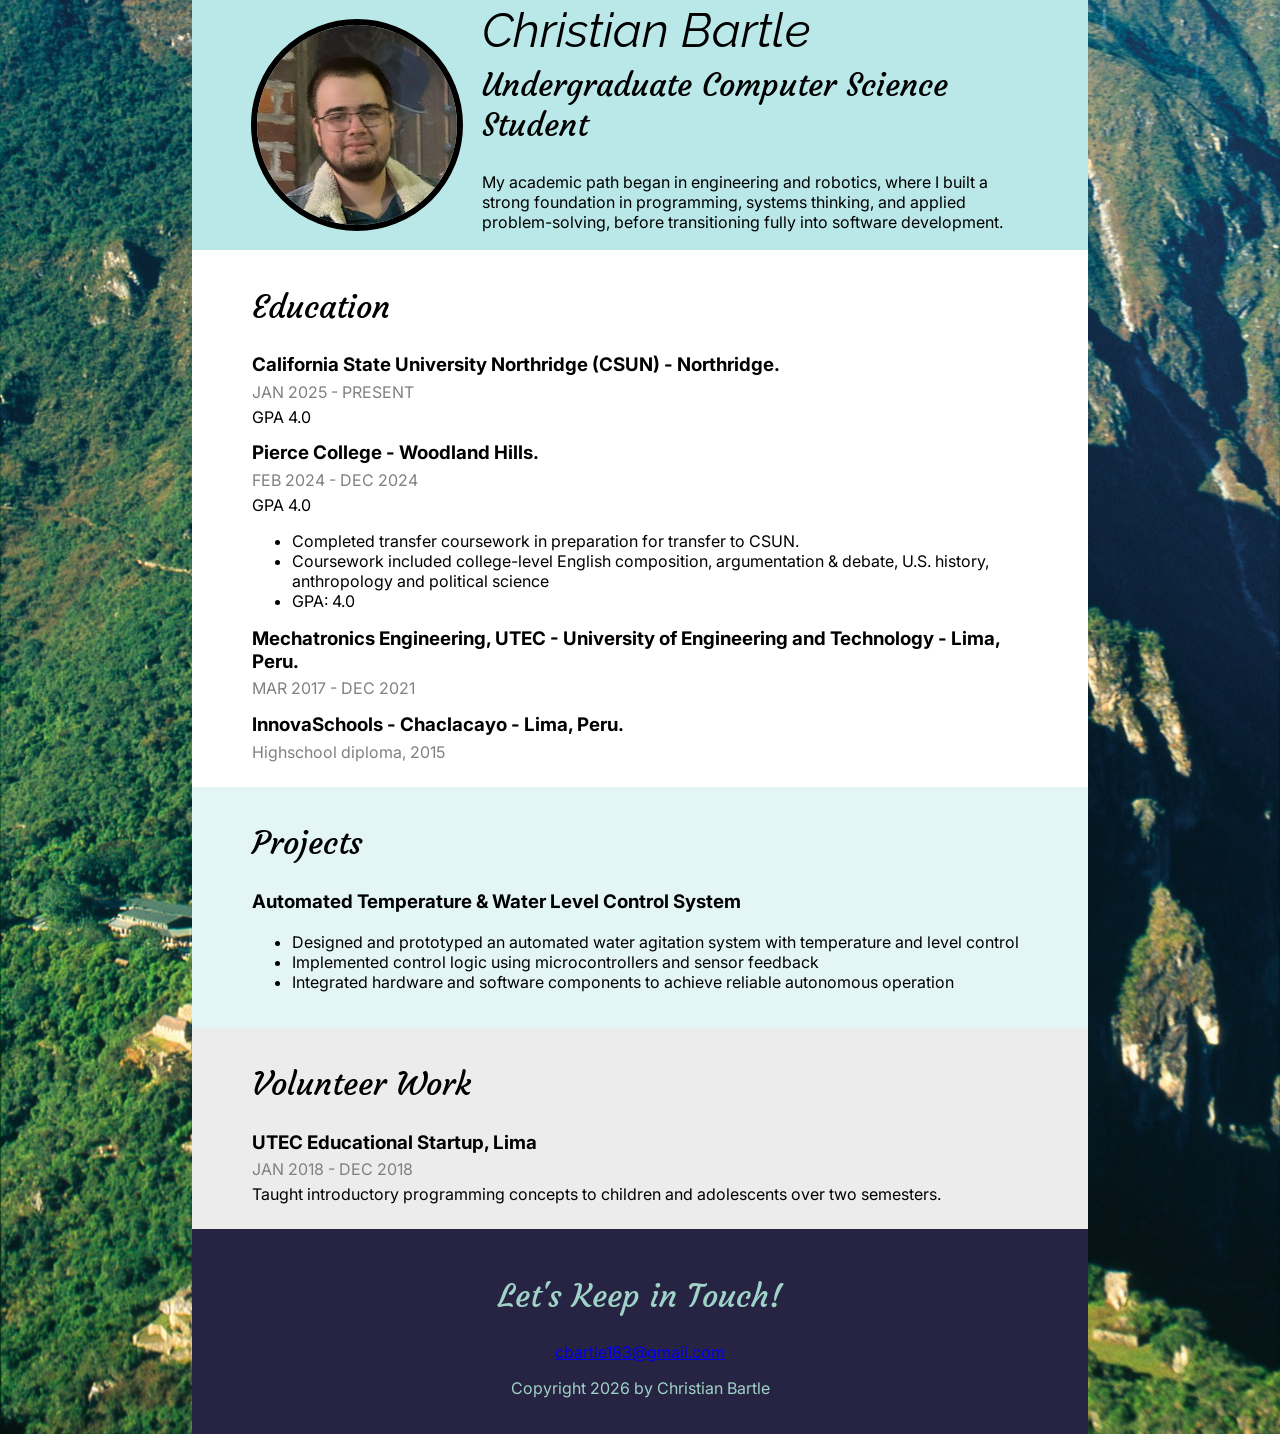
==== docs/index.html @ 6b548601 "Relocating files in order to be consisten with previous homeworks" ====
<!DOCTYPE html>
<html lang="en">
<head>
    <meta charset="UTF-8">
    <meta name="viewport" content="width=device-width, initial-scale=1.0">

    <link rel="preconnect" href="https://fonts.googleapis.com">
    <link rel="preconnect" href="https://fonts.gstatic.com" crossorigin>
    <link href="https://fonts.googleapis.com/css2?family=Courgette&family=Inter:ital,opsz,wght@0,14..32,100..900;1,14..32,100..900&family=Raleway:ital,wght@0,100..900;1,100..900&display=swap" rel="stylesheet">

    <link href="css/styles.css" rel="stylesheet" type="text/css" />
    <title>Christian Bartle | Resume</title>
</head>
<body>
    <!-- // Intro -->
    <header class="fourth-color">

        <div class="profile-container">
            <img src="images/bartle.png" alt="Profile Picture">
        </div>
        <!-- <img src="your-picture.jpg" alt="Christian Bartle"> -->
        <div class="profile-text">
            <h1 class="raleway-font1">Christian Bartle</h1>
            <h2>Undergraduate Computer Science Student</h2> <!-- Job title or tagline -->
            <p>My academic path began in engineering and robotics, where I built a strong foundation in
               programming, systems thinking, and applied problem-solving, before transitioning fully into
               software development.</p> <!-- Add your profile summary here. You can have several paragraphs or add links.-->
        </div>
    </header>
    
    <main> 
        <!-- // Work Experience --> <!-- I dont have work experience in the US. Back in Peru while studying i helped my mother with small sales, but mostly taking care of my grandmother

        <section>
            <h2>Work Experience</h2>
            -->
            <!-- Job Details: copy this whole block to add more jobs 
           
            <h3>Job title</h3>
            <p>Company Name</p>
            <p>Date at job</p>
            -->
            <!-- Add as many paragraphs as you need. -->
            <!-- 
            <p>Job summary.</p>
            -->
            <!-- This list can be deleted if you don't want to use it. -->
            <!-- 
            <p>Optional list:</p>
            <ul>
                <li>Created...</li>
                <li>Lead...</li>
                <li>Responsible for</li>
            </ul>
            -->
            <!-- end of Job Details block. -->
        <!--  
        </section>
        -->
        

        <!-- // Education -->
        <section class="education second-color">
            <h2>Education</h2>

            <!-- School details: copy this whole block to add more schools. -->
            
            
            <h3>California State University Northridge (CSUN) - Northridge.</h3>
            <p style="color: grey;">JAN 2025 - PRESENT</p>
            <p> GPA 4.0</p>

            <h3>Pierce College - Woodland Hills.</h3>
            <p style="color: grey;">FEB 2024 - DEC 2024</p>
            <p> GPA 4.0</p>
            <ul>
                <li>Completed transfer coursework in preparation for transfer to CSUN.</li>
                <li>Coursework included college-level English composition, argumentation & debate, U.S. history, anthropology and political science</li> 
                <li>GPA: 4.0</li>
            </ul>

            <h3>Mechatronics Engineering, UTEC - University of Engineering and Technology - Lima, Peru.</h3>
            <p style="color: grey;">MAR 2017 - DEC 2021</p>
            <!--<p> GPA X.X </p>  Grading system in Peru is different from the US system.-->

            <h3>InnovaSchools - Chaclacayo - Lima, Peru.</h3>
            <p style="color: grey;">Highschool diploma, 2015</p>
            <!--
            <h3>School name, year you attended</h3>
            <p>Designation received</p>
            -->
            <!-- Add as many paragraphs as you need. -->
            <!--<p>Summary.</p> -->
            <!-- End of school details. -->
        </section>

        <section class="projects third-color">
            <h2>Projects</h2>
            <h3>Automated Temperature & Water Level Control System</h3>
            <ul>
                <li>Designed and prototyped an automated water agitation system with temperature and level control</li>
                <li>Implemented control logic using microcontrollers and sensor feedback</li>
                <li>Integrated hardware and software components to achieve reliable autonomous operation</li>
            </ul>
        </section>
        <section class="volunteer">
            <h2>Volunteer Work</h2>
            <h3>UTEC Educational Startup, Lima</h3>
            <p style="color: grey;">JAN 2018 - DEC 2018</p>
            <p>Taught introductory programming concepts to children and adolescents over two semesters.</p>
        </section>
        <!--
        <section class="reference ">
            <h2>References</h2>
            <p>Available upon request.</p>
        </section>
        -->
    </main>
    
    <!-- // Footer & contact info -->
    <footer class="first-color">
        <h2 class="courgette-regular-font3 textlight">Let's Keep in Touch!</h2>
        
        <!-- Social media and contact links. Add or remove any networks. -->
        <div>
            <a href="cbartle183@gmail.com">cbartle183@gmail.com</a>
            <!--<a href="http://yourwebsite.com" target="_blank">yourwebsite.com</a> i do not have a personal website yet-->
            <!-- <a href="#" target="_blank">Twitter</a> i dont use twitter-->
            <!--<a href="#" target="_blank">LinkedIn</a> I havent updated my linkedin to match my resume yet-->
            <!-- <a href="#" target="_blank">Facebook</a> stopped used facebook almost a decade ago.-->
        </div>

        <p class="textlight">Copyright 2026 by Christian Bartle</p>
    </footer>
</body>
</html>
---- docs/css/styles.css ----
/* Color Palette
# - color 1: #272343
# - color 2: #ffffff
# - color 3: #e3f6f5
# - color 4: #bae8e8
*/

/* Online collor pallete, adquiered from https://www.shecodes.io/palettes */

.first-color { 
	background: #272343; 
}
	
.second-color { 
	background: #ffffff; 
}

.third-color { 
	background: #e3f6f5; 
}

.fourth-color { 
	background: #bae8e8; 
}

/* Global styles 
------------------------------------*/

.raleway-font1 {
  font-family: "Raleway", sans-serif;
  font-optical-sizing: auto;
  font-weight: 400;
  font-style: italic;
  font-size: 3em;
}


.inter-font2 {
  font-family: "Inter", sans-serif;
  font-optical-sizing: auto;
  font-weight: 400;
  font-style: normal;
}

.courgette-regular-font3, h2 {  /* i am using this font for titles, etc. Ive added h2 so it affects all h2 headers. */
  font-family: "Courgette", cursive;
  font-optical-sizing: auto;
  font-weight: 500;
  font-style: normal;
  font-size: 2em;
}
/* i wanted to use a different cursive text type for the subtiles, but not the same for the Name at the top, which is why i imported a third font for the subtitles */


.textlight {
  color: #9fd3c7;
}

html {
    background-image: url("../images/MachuPicchu.jpg"); /*Picture from project 1, i like it */
    background-size: cover;
    background-position: center;
    background-repeat: no-repeat;
} 

body {
    background: #ececec; /* .first-color */
    margin: 0 auto;
    width: 70%;
    box-sizing: border-box; 
    /*padding: 0 20px; changed it to main section so the color sections would go side to side of the body.*/
    font-family: "Inter", Verdana, Geneva, sans-serif;
}

/* End of global styles */

/* Header & Footer 
------------------------------------*/


header {
    display: flex;
    align-items: center;
    padding: 0 40px;
}


.profile-container { /* Profile picture styles, in order to get that round look */
    width: 250px;
    height: 250px;
    flex: 0 0 250px;
    border-radius: 50%;
    /*background: black;*/
    object-fit: cover;
    overflow: hidden; /*so the parts of the image outside of the desired circle dont show*/
    display: flex;         /*Safely centers the image inside(optional) */
    align-items: center;
    justify-content: center;
}

.profile-container img { /* Profile picture inside the container */
    width: 80%;  
    height: 80%;
    border-radius: 50%;
    border: 6px solid black; /*little border on the picture */
    object-fit: cover;
    /*The width and height at 80% are in order to change the picture size inside the container without changing the container size. Previously the image would look pixelated as it was bigger than intended. */
}

.profile-text {
    padding-right: 40px;
    box-sizing: border-box;
}

/*So my Name and the occupation have less spacing between them, as it was a lot at first once changing the fonts */
.profile-text h1 {
  margin: 0 0 0.15em;
}

.profile-text h2 {
  margin-top: 0;
}

footer {
    padding: 20px 60px;
    text-align: center;
}

/* Education, Projects and Volunteer work.
------------------------------------*/

main section {
    padding: 0 60px;
} 

.education, .projects, .volunteer, .reference {
    /* changing color by adding another class in the index in the same section */
    
    padding-top: 10px;
    padding-bottom: 20px;
    /* sides are still 60px due inherance */
}

.education h3 {
  margin-block: 0.30em;
  margin-top: 0.8em;
}
.education p {  /* to reduce space between paragraphs, titles only in education */
  margin-block: 0.30em;
}

.volunteer h3 {
  margin-block: 0.30em;
  margin-top: 0.8em;
}
.volunteer p {  /* to reduce space between paragraphs, titles only in volunteer */
  margin-block: 0.30em;
}
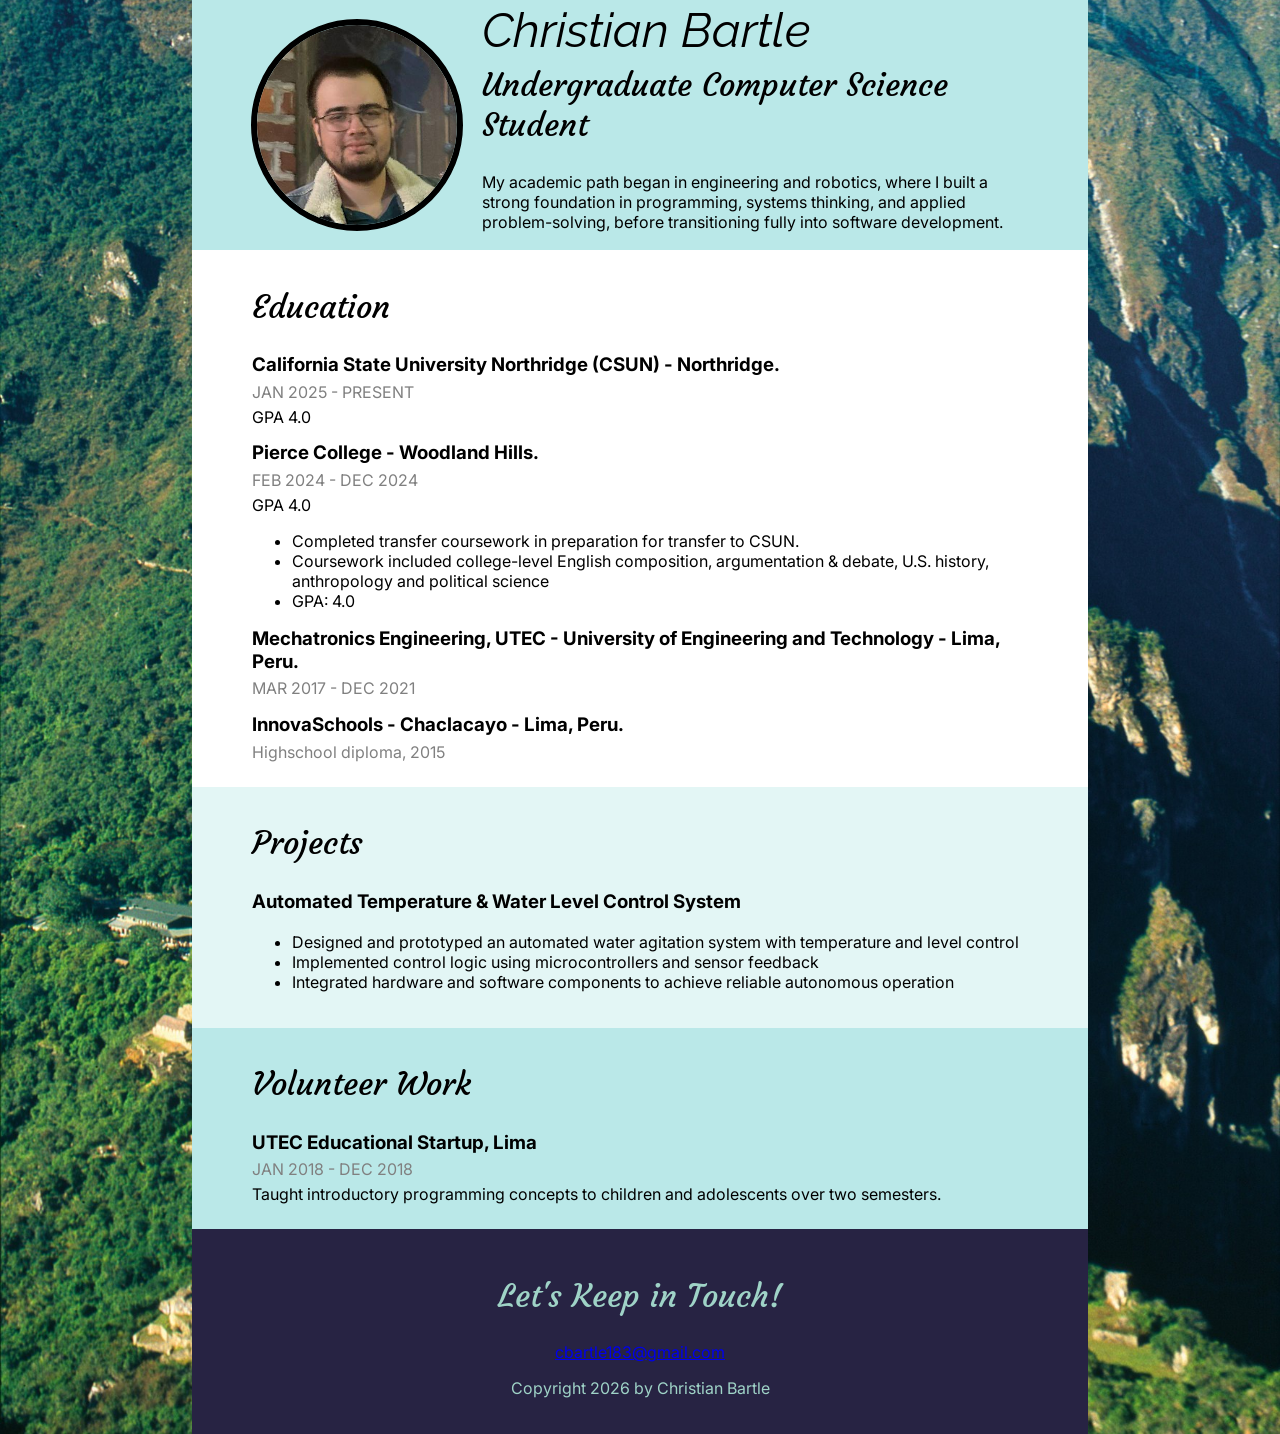
==== commit 5e870848: "corrections and edits to color." ====
--- a/docs/index.html
+++ b/docs/index.html
@@ -11,7 +11,7 @@
     <link href="css/styles.css" rel="stylesheet" type="text/css" />
     <title>Christian Bartle | Resume</title>
 </head>
-<body>
+<body class="first-color">
     <!-- // Intro -->
     <header class="fourth-color">
 
@@ -60,7 +60,7 @@
         
 
         <!-- // Education -->
-        <section class="education second-color">
+        <section class="education second-color"> <!-- two classes, education, and a color class-->
             <h2>Education</h2>
 
             <!-- School details: copy this whole block to add more schools. -->
@@ -94,7 +94,7 @@
             <!-- End of school details. -->
         </section>
 
-        <section class="projects third-color">
+        <section class="projects third-color"> <!-- two classes, projects, and a color class-->
             <h2>Projects</h2>
             <h3>Automated Temperature & Water Level Control System</h3>
             <ul>
@@ -103,7 +103,7 @@
                 <li>Integrated hardware and software components to achieve reliable autonomous operation</li>
             </ul>
         </section>
-        <section class="volunteer">
+        <section class="volunteer fourth-color"> <!-- two classes, volunteer, and a color class-->
             <h2>Volunteer Work</h2>
             <h3>UTEC Educational Startup, Lima</h3>
             <p style="color: grey;">JAN 2018 - DEC 2018</p>
--- a/docs/css/styles.css
+++ b/docs/css/styles.css
@@ -22,6 +22,9 @@
 .fourth-color { 
 	background: #bae8e8; 
 }
+/* since it came from the website with the structure, rather than chaning the background color on each section, i intead used classes on the html index sections in order to apply them */
+
+/*Ive realized that changing the part like header/body themselve would also apply on a new html file without having to re-write the class, so ive also applied it to them instead.*/
 
 /* Global styles 
 ------------------------------------*/
@@ -64,7 +67,7 @@
 } 
 
 body {
-    background: #ececec; /* .first-color */
+    background: #272343; /* .first-color , appplied here means that it will show on any html, not just index. It is also applied as a class in the index, however that was because I first got the color palete in the format of a class from the website i found it from, so it was convinient that way. Ive kept both in the document, as the assigment indicates to use the color change for each part in CSS, not in the html as a class. I hope that is fine. */ 
     margin: 0 auto;
     width: 70%;
     box-sizing: border-box; 
@@ -79,6 +82,7 @@
 
 
 header {
+    background: #bae8e8; /* .fourth-color */
     display: flex;
     align-items: center;
     padding: 0 40px;
@@ -124,6 +128,7 @@
 footer {
     padding: 20px 60px;
     text-align: center;
+    background:#272343; /* .first-color */
 }
 
 /* Education, Projects and Volunteer work.
